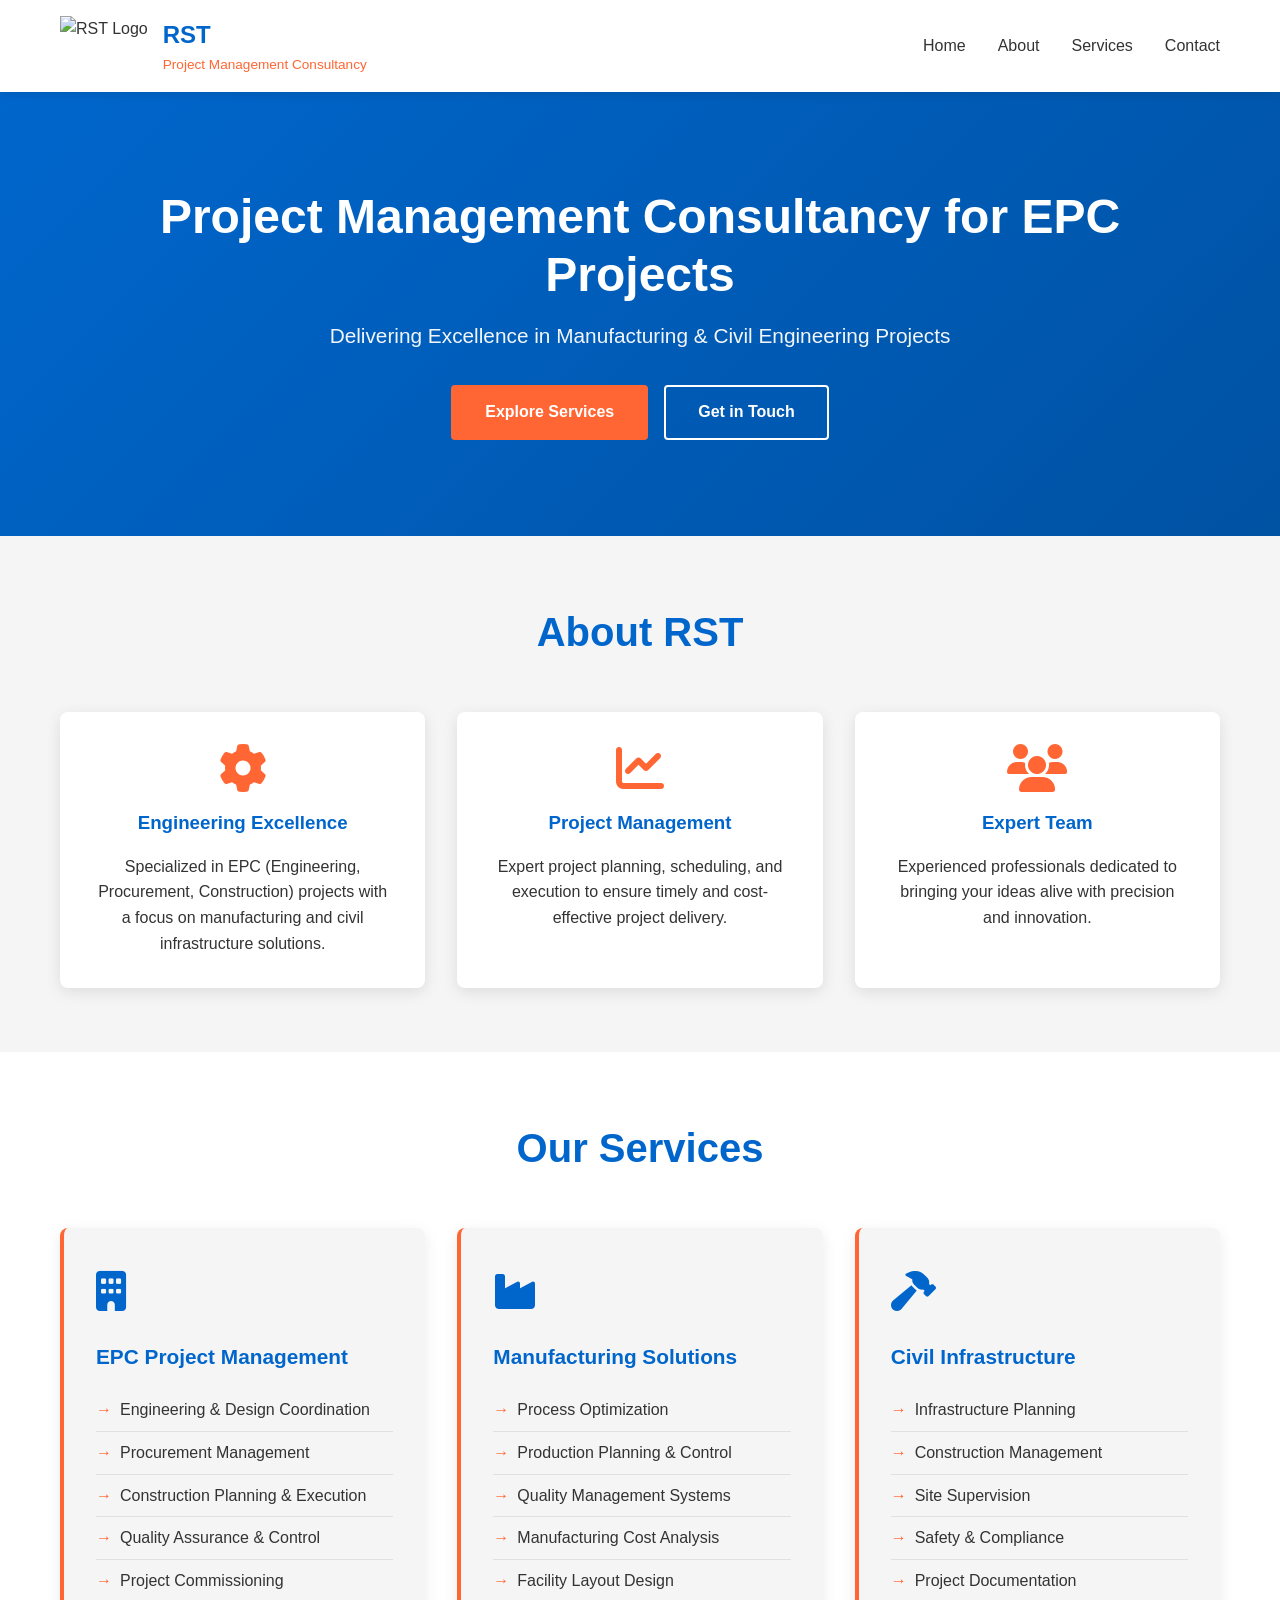
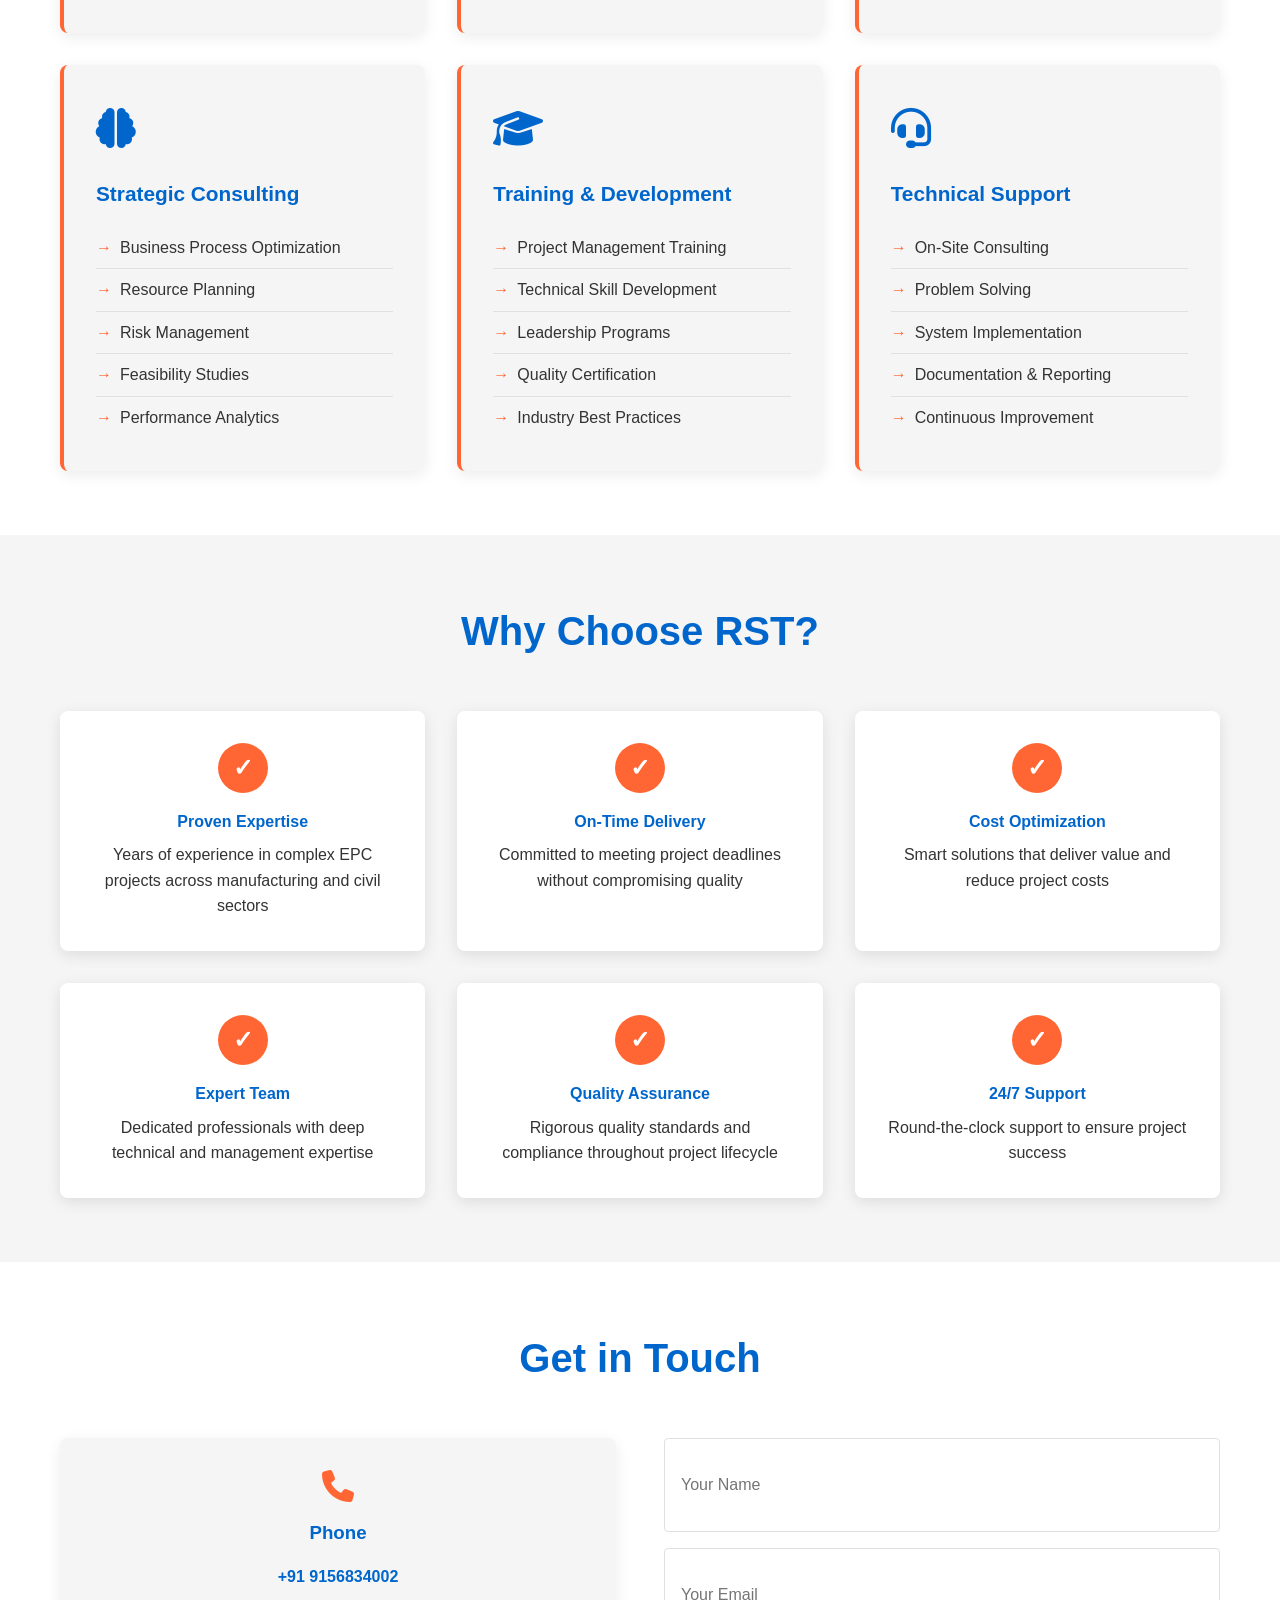
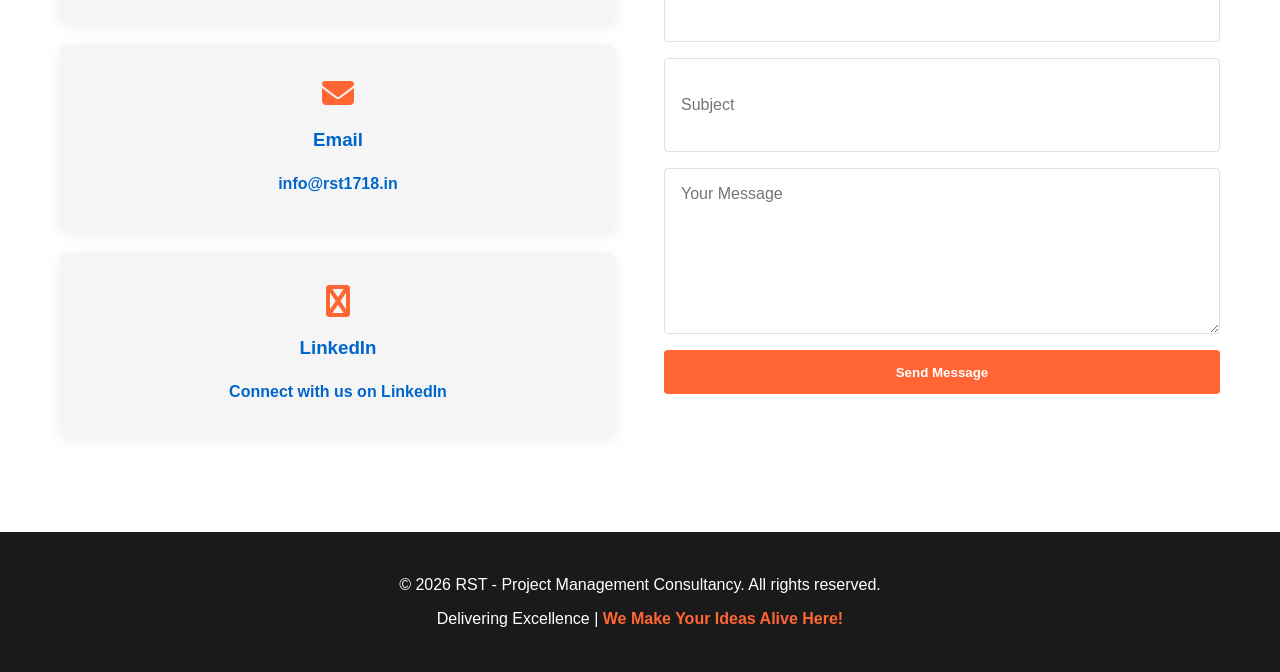
==== index.html @ cca22cd3 "Initial RST website - Professional EPC Project Management Consultancy site" ====
<!DOCTYPE html>
<html lang="en">
<head>
    <meta charset="UTF-8">
    <meta name="viewport" content="width=device-width, initial-scale=1.0">
    <title>RST - Project Management Consultancy | EPC Solutions</title>
    <link rel="stylesheet" href="css/style.css">
    <link rel="stylesheet" href="https://cdnjs.cloudflare.com/ajax/libs/font-awesome/6.4.0/css/all.min.css">
</head>
<body>
    <!-- Navigation Header -->
    <header class="navbar">
        <div class="container">
            <div class="nav-wrapper">
                <div class="logo">
                    <img src="images/rst-logo.png" alt="RST Logo" class="logo-img">
                    <div class="company-info">
                        <h2>RST</h2>
                        <p>Project Management Consultancy</p>
                    </div>
                </div>
                <nav class="nav-menu">
                    <a href="#home">Home</a>
                    <a href="#about">About</a>
                    <a href="#services">Services</a>
                    <a href="#contact">Contact</a>
                </nav>
                <button class="menu-toggle" onclick="toggleMenu()">☰</button>
            </div>
        </div>
    </header>

    <!-- Hero Section -->
    <section id="home" class="hero">
        <div class="container">
            <div class="hero-content">
                <h1>Project Management Consultancy for EPC Projects</h1>
                <p>Delivering Excellence in Manufacturing & Civil Engineering Projects</p>
                <div class="hero-buttons">
                    <a href="#services" class="btn btn-primary">Explore Services</a>
                    <a href="#contact" class="btn btn-secondary">Get in Touch</a>
                </div>
            </div>
        </div>
    </section>

    <!-- About Section -->
    <section id="about" class="about">
        <div class="container">
            <h2>About RST</h2>
            <div class="about-grid">
                <div class="about-card">
                    <i class="fas fa-cog"></i>
                    <h3>Engineering Excellence</h3>
                    <p>Specialized in EPC (Engineering, Procurement, Construction) projects with a focus on manufacturing and civil infrastructure solutions.</p>
                </div>
                <div class="about-card">
                    <i class="fas fa-chart-line"></i>
                    <h3>Project Management</h3>
                    <p>Expert project planning, scheduling, and execution to ensure timely and cost-effective project delivery.</p>
                </div>
                <div class="about-card">
                    <i class="fas fa-users"></i>
                    <h3>Expert Team</h3>
                    <p>Experienced professionals dedicated to bringing your ideas alive with precision and innovation.</p>
                </div>
            </div>
        </div>
    </section>

    <!-- Services Section -->
    <section id="services" class="services">
        <div class="container">
            <h2>Our Services</h2>
            <div class="services-grid">
                <!-- EPC Services -->
                <div class="service-card">
                    <div class="service-icon">
                        <i class="fas fa-building"></i>
                    </div>
                    <h3>EPC Project Management</h3>
                    <ul>
                        <li>Engineering & Design Coordination</li>
                        <li>Procurement Management</li>
                        <li>Construction Planning & Execution</li>
                        <li>Quality Assurance & Control</li>
                        <li>Project Commissioning</li>
                    </ul>
                </div>

                <!-- Manufacturing Services -->
                <div class="service-card">
                    <div class="service-icon">
                        <i class="fas fa-industry"></i>
                    </div>
                    <h3>Manufacturing Solutions</h3>
                    <ul>
                        <li>Process Optimization</li>
                        <li>Production Planning & Control</li>
                        <li>Quality Management Systems</li>
                        <li>Manufacturing Cost Analysis</li>
                        <li>Facility Layout Design</li>
                    </ul>
                </div>

                <!-- Civil Services -->
                <div class="service-card">
                    <div class="service-icon">
                        <i class="fas fa-hammer"></i>
                    </div>
                    <h3>Civil Infrastructure</h3>
                    <ul>
                        <li>Infrastructure Planning</li>
                        <li>Construction Management</li>
                        <li>Site Supervision</li>
                        <li>Safety & Compliance</li>
                        <li>Project Documentation</li>
                    </ul>
                </div>

                <!-- Consulting Services -->
                <div class="service-card">
                    <div class="service-icon">
                        <i class="fas fa-brain"></i>
                    </div>
                    <h3>Strategic Consulting</h3>
                    <ul>
                        <li>Business Process Optimization</li>
                        <li>Resource Planning</li>
                        <li>Risk Management</li>
                        <li>Feasibility Studies</li>
                        <li>Performance Analytics</li>
                    </ul>
                </div>

                <!-- Training Services -->
                <div class="service-card">
                    <div class="service-icon">
                        <i class="fas fa-graduation-cap"></i>
                    </div>
                    <h3>Training & Development</h3>
                    <ul>
                        <li>Project Management Training</li>
                        <li>Technical Skill Development</li>
                        <li>Leadership Programs</li>
                        <li>Quality Certification</li>
                        <li>Industry Best Practices</li>
                    </ul>
                </div>

                <!-- Support Services -->
                <div class="service-card">
                    <div class="service-icon">
                        <i class="fas fa-headset"></i>
                    </div>
                    <h3>Technical Support</h3>
                    <ul>
                        <li>On-Site Consulting</li>
                        <li>Problem Solving</li>
                        <li>System Implementation</li>
                        <li>Documentation & Reporting</li>
                        <li>Continuous Improvement</li>
                    </ul>
                </div>
            </div>
        </div>
    </section>

    <!-- Why Choose Us -->
    <section class="why-choose">
        <div class="container">
            <h2>Why Choose RST?</h2>
            <div class="features-grid">
                <div class="feature">
                    <span class="feature-number">✓</span>
                    <h4>Proven Expertise</h4>
                    <p>Years of experience in complex EPC projects across manufacturing and civil sectors</p>
                </div>
                <div class="feature">
                    <span class="feature-number">✓</span>
                    <h4>On-Time Delivery</h4>
                    <p>Committed to meeting project deadlines without compromising quality</p>
                </div>
                <div class="feature">
                    <span class="feature-number">✓</span>
                    <h4>Cost Optimization</h4>
                    <p>Smart solutions that deliver value and reduce project costs</p>
                </div>
                <div class="feature">
                    <span class="feature-number">✓</span>
                    <h4>Expert Team</h4>
                    <p>Dedicated professionals with deep technical and management expertise</p>
                </div>
                <div class="feature">
                    <span class="feature-number">✓</span>
                    <h4>Quality Assurance</h4>
                    <p>Rigorous quality standards and compliance throughout project lifecycle</p>
                </div>
                <div class="feature">
                    <span class="feature-number">✓</span>
                    <h4>24/7 Support</h4>
                    <p>Round-the-clock support to ensure project success</p>
                </div>
            </div>
        </div>
    </section>

    <!-- Contact Section -->
    <section id="contact" class="contact">
        <div class="container">
            <h2>Get in Touch</h2>
            <div class="contact-content">
                <div class="contact-info">
                    <div class="info-card">
                        <i class="fas fa-phone"></i>
                        <h3>Phone</h3>
                        <p><a href="tel:+919156834002">+91 9156834002</a></p>
                    </div>
                    <div class="info-card">
                        <i class="fas fa-envelope"></i>
                        <h3>Email</h3>
                        <p><a href="mailto:info@rst1718.in">info@rst1718.in</a></p>
                    </div>
                    <div class="info-card">
                        <i class="fas fa-linkedin"></i>
                        <h3>LinkedIn</h3>
                        <p><a href="https://www.linkedin.com/company/renuka-services-and-technology" target="_blank">Connect with us on LinkedIn</a></p>
                    </div>
                </div>
                <form class="contact-form" onsubmit="handleSubmit(event)">
                    <input type="text" placeholder="Your Name" required>
                    <input type="email" placeholder="Your Email" required>
                    <input type="text" placeholder="Subject" required>
                    <textarea placeholder="Your Message" rows="5" required></textarea>
                    <button type="submit" class="btn btn-primary">Send Message</button>
                </form>
            </div>
        </div>
    </section>

    <!-- Footer -->
    <footer>
        <div class="container">
            <p>&copy; 2026 RST - Project Management Consultancy. All rights reserved.</p>
            <p>Delivering Excellence | <span class="tagline">We Make Your Ideas Alive Here!</span></p>
        </div>
    </footer>

    <script src="js/script.js"></script>
</body>
</html>
---- css/style.css ----
:root {
    --primary: #0066cc;
    --secondary: #ff6633;
    --dark: #1a1a1a;
    --light: #f5f5f5;
    --white: #ffffff;
    --text: #333333;
    --border: #e0e0e0;
}

* {
    margin: 0;
    padding: 0;
    box-sizing: border-box;
}

body {
    font-family: 'Segoe UI', Tahoma, Geneva, Verdana, sans-serif;
    line-height: 1.6;
    color: var(--text);
    background-color: var(--white);
}

.container {
    max-width: 1200px;
    margin: 0 auto;
    padding: 0 20px;
}

a {
    text-decoration: none;
    color: inherit;
    transition: all 0.3s ease;
}

/* Navigation Header */
.navbar {
    background-color: var(--white);
    box-shadow: 0 2px 10px rgba(0, 0, 0, 0.1);
    position: sticky;
    top: 0;
    z-index: 100;
}

.nav-wrapper {
    display: flex;
    justify-content: space-between;
    align-items: center;
    padding: 1rem 0;
}

.logo {
    display: flex;
    align-items: center;
    gap: 15px;
    cursor: pointer;
}

.logo-img {
    height: 60px;
    width: auto;
}

.company-info h2 {
    color: var(--primary);
    font-size: 1.5rem;
    margin: 0;
}

.company-info p {
    color: var(--secondary);
    font-size: 0.85rem;
    margin: 0;
}

.nav-menu {
    display: flex;
    gap: 2rem;
}

.nav-menu a {
    color: var(--text);
    font-weight: 500;
    transition: color 0.3s ease;
}

.nav-menu a:hover {
    color: var(--primary);
}

.menu-toggle {
    display: none;
    background: none;
    border: none;
    font-size: 1.5rem;
    cursor: pointer;
}

/* Hero Section */
.hero {
    background: linear-gradient(135deg, var(--primary) 0%, #0052a3 100%);
    color: var(--white);
    padding: 6rem 0;
    text-align: center;
}

.hero-content h1 {
    font-size: 3rem;
    margin-bottom: 1rem;
    line-height: 1.2;
}

.hero-content p {
    font-size: 1.3rem;
    margin-bottom: 2rem;
    opacity: 0.95;
}

.hero-buttons {
    display: flex;
    gap: 1rem;
    justify-content: center;
    flex-wrap: wrap;
}

/* Buttons */
.btn {
    padding: 0.8rem 2rem;
    border-radius: 4px;
    font-weight: 600;
    cursor: pointer;
    transition: all 0.3s ease;
    border: 2px solid transparent;
}

.btn-primary {
    background-color: var(--secondary);
    color: var(--white);
}

.btn-primary:hover {
    background-color: #e55a1f;
    transform: translateY(-2px);
}

.btn-secondary {
    background-color: transparent;
    color: var(--white);
    border-color: var(--white);
}

.btn-secondary:hover {
    background-color: var(--white);
    color: var(--primary);
}

/* About Section */
.about {
    padding: 4rem 0;
    background-color: var(--light);
}

.about h2 {
    text-align: center;
    font-size: 2.5rem;
    color: var(--primary);
    margin-bottom: 3rem;
}

.about-grid {
    display: grid;
    grid-template-columns: repeat(auto-fit, minmax(300px, 1fr));
    gap: 2rem;
}

.about-card {
    background-color: var(--white);
    padding: 2rem;
    border-radius: 8px;
    text-align: center;
    box-shadow: 0 4px 15px rgba(0, 0, 0, 0.1);
    transition: transform 0.3s ease;
}

.about-card:hover {
    transform: translateY(-5px);
}

.about-card i {
    font-size: 3rem;
    color: var(--secondary);
    margin-bottom: 1rem;
}

.about-card h3 {
    color: var(--primary);
    margin-bottom: 1rem;
}

/* Services Section */
.services {
    padding: 4rem 0;
    background-color: var(--white);
}

.services h2 {
    text-align: center;
    font-size: 2.5rem;
    color: var(--primary);
    margin-bottom: 3rem;
}

.services-grid {
    display: grid;
    grid-template-columns: repeat(auto-fit, minmax(320px, 1fr));
    gap: 2rem;
}

.service-card {
    background-color: var(--light);
    padding: 2rem;
    border-radius: 8px;
    border-left: 4px solid var(--secondary);
    transition: all 0.3s ease;
    box-shadow: 0 4px 15px rgba(0, 0, 0, 0.08);
}

.service-card:hover {
    transform: translateY(-5px);
    box-shadow: 0 8px 25px rgba(0, 0, 0, 0.15);
}

.service-icon {
    font-size: 2.5rem;
    color: var(--primary);
    margin-bottom: 1rem;
}

.service-card h3 {
    color: var(--primary);
    margin-bottom: 1rem;
    font-size: 1.3rem;
}

.service-card ul {
    list-style: none;
    padding: 0;
}

.service-card li {
    padding: 0.5rem 0;
    color: var(--text);
    border-bottom: 1px solid var(--border);
    position: relative;
    padding-left: 1.5rem;
}

.service-card li::before {
    content: '→';
    position: absolute;
    left: 0;
    color: var(--secondary);
    font-weight: bold;
}

.service-card li:last-child {
    border-bottom: none;
}

/* Why Choose Us */
.why-choose {
    padding: 4rem 0;
    background-color: var(--light);
}

.why-choose h2 {
    text-align: center;
    font-size: 2.5rem;
    color: var(--primary);
    margin-bottom: 3rem;
}

.features-grid {
    display: grid;
    grid-template-columns: repeat(auto-fit, minmax(300px, 1fr));
    gap: 2rem;
}

.feature {
    background-color: var(--white);
    padding: 2rem;
    border-radius: 8px;
    text-align: center;
    box-shadow: 0 4px 15px rgba(0, 0, 0, 0.1);
}

.feature-number {
    display: inline-block;
    width: 50px;
    height: 50px;
    background-color: var(--secondary);
    color: var(--white);
    border-radius: 50%;
    line-height: 50px;
    font-size: 1.5rem;
    font-weight: bold;
    margin-bottom: 1rem;
}

.feature h4 {
    color: var(--primary);
    margin-bottom: 0.5rem;
}

/* Contact Section */
.contact {
    padding: 4rem 0;
    background-color: var(--white);
}

.contact h2 {
    text-align: center;
    font-size: 2.5rem;
    color: var(--primary);
    margin-bottom: 3rem;
}

.contact-content {
    display: grid;
    grid-template-columns: 1fr 1fr;
    gap: 3rem;
}

.contact-info {
    display: grid;
    grid-template-columns: 1fr;
    gap: 1.5rem;
}

.info-card {
    background-color: var(--light);
    padding: 2rem;
    border-radius: 8px;
    text-align: center;
    box-shadow: 0 4px 15px rgba(0, 0, 0, 0.08);
}

.info-card i {
    font-size: 2rem;
    color: var(--secondary);
    margin-bottom: 1rem;
}

.info-card h3 {
    color: var(--primary);
    margin-bottom: 1rem;
}

.info-card a {
    color: var(--primary);
    font-weight: 600;
}

.info-card a:hover {
    color: var(--secondary);
}

.contact-form {
    display: grid;
    gap: 1rem;
}

.contact-form input,
.contact-form textarea {
    padding: 1rem;
    border: 1px solid var(--border);
    border-radius: 4px;
    font-family: inherit;
    font-size: 1rem;
}

.contact-form input:focus,
.contact-form textarea:focus {
    outline: none;
    border-color: var(--primary);
    box-shadow: 0 0 0 3px rgba(0, 102, 204, 0.1);
}

.contact-form button {
    align-self: flex-start;
}

/* Footer */
footer {
    background-color: var(--dark);
    color: var(--white);
    text-align: center;
    padding: 2rem 0;
    margin-top: 2rem;
}

footer p {
    margin: 0.5rem 0;
}

.tagline {
    color: var(--secondary);
    font-weight: 600;
}

/* Responsive Design */
@media (max-width: 768px) {
    .nav-menu {
        display: none;
    }

    .menu-toggle {
        display: block;
    }

    .hero-content h1 {
        font-size: 2rem;
    }

    .hero-content p {
        font-size: 1.1rem;
    }

    .hero-buttons {
        flex-direction: column;
    }

    .about h2,
    .services h2,
    .why-choose h2,
    .contact h2 {
        font-size: 2rem;
    }

    .contact-content {
        grid-template-columns: 1fr;
    }

    .services-grid,
    .about-grid,
    .features-grid,
    .contact-info {
        grid-template-columns: 1fr;
    }

    .logo-img {
        height: 45px;
    }

    .company-info h2 {
        font-size: 1.2rem;
    }

    .nav-wrapper {
        padding: 0.8rem 0;
    }
}

/* Print Styles */
@media print {
    .navbar,
    footer {
        display: none;
    }
}
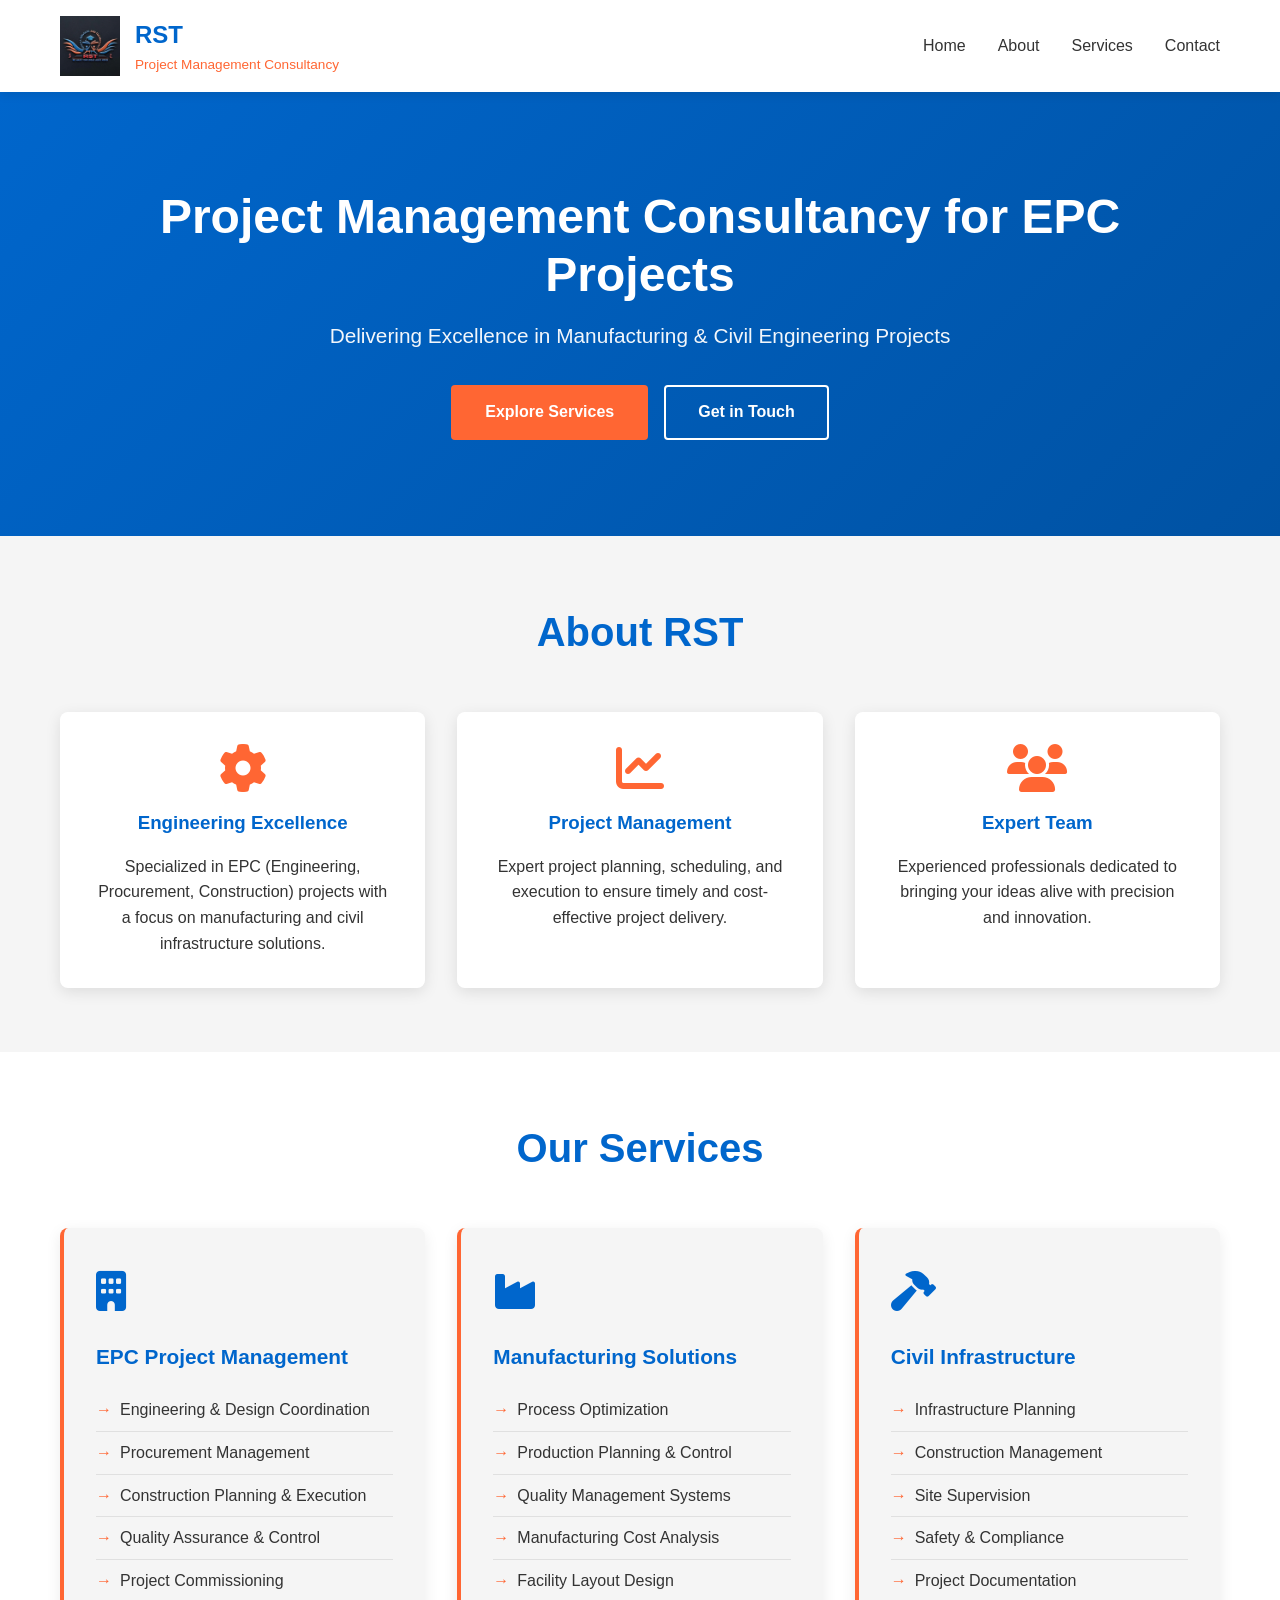
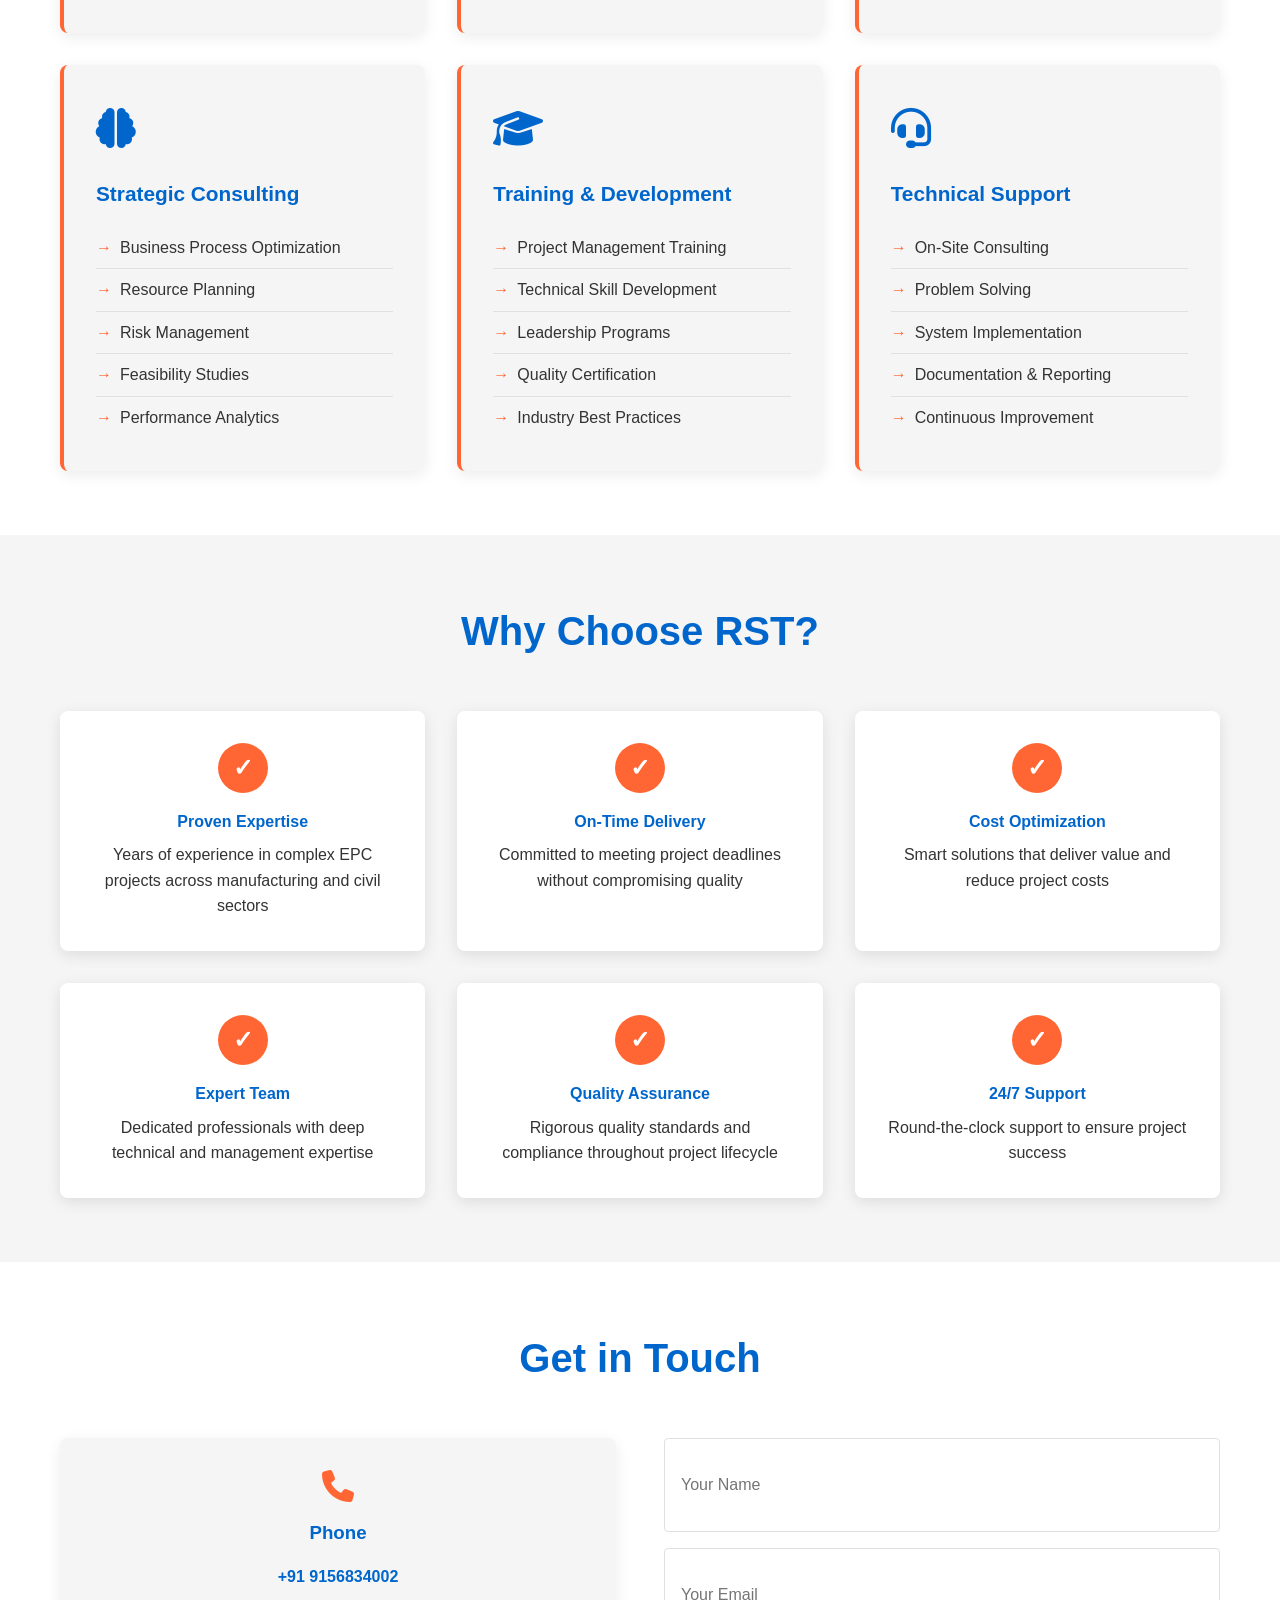
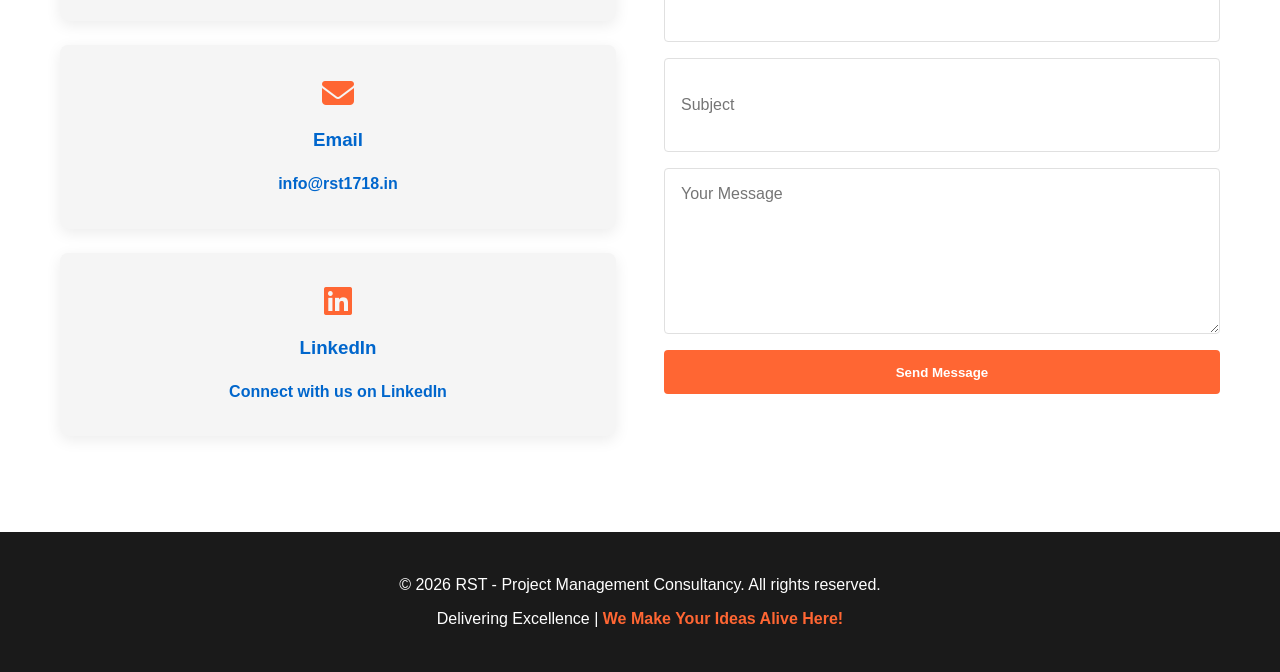
==== commit 1364fc9d: "Use company logo in header" ====
--- a/index.html
+++ b/index.html
@@ -13,7 +13,7 @@
         <div class="container">
             <div class="nav-wrapper">
                 <div class="logo">
-                    <img src="images/rst-logo.png" alt="RST Logo" class="logo-img">
+                    <img src="images/rst-logo.webp" alt="RST Logo" class="logo-img">
                     <div class="company-info">
                         <h2>RST</h2>
                         <p>Project Management Consultancy</p>
@@ -222,7 +222,7 @@
                         <p><a href="mailto:info@rst1718.in">info@rst1718.in</a></p>
                     </div>
                     <div class="info-card">
-                        <i class="fas fa-linkedin"></i>
+                        <i class="fab fa-linkedin"></i>
                         <h3>LinkedIn</h3>
                         <p><a href="https://www.linkedin.com/company/renuka-services-and-technology" target="_blank">Connect with us on LinkedIn</a></p>
                     </div>
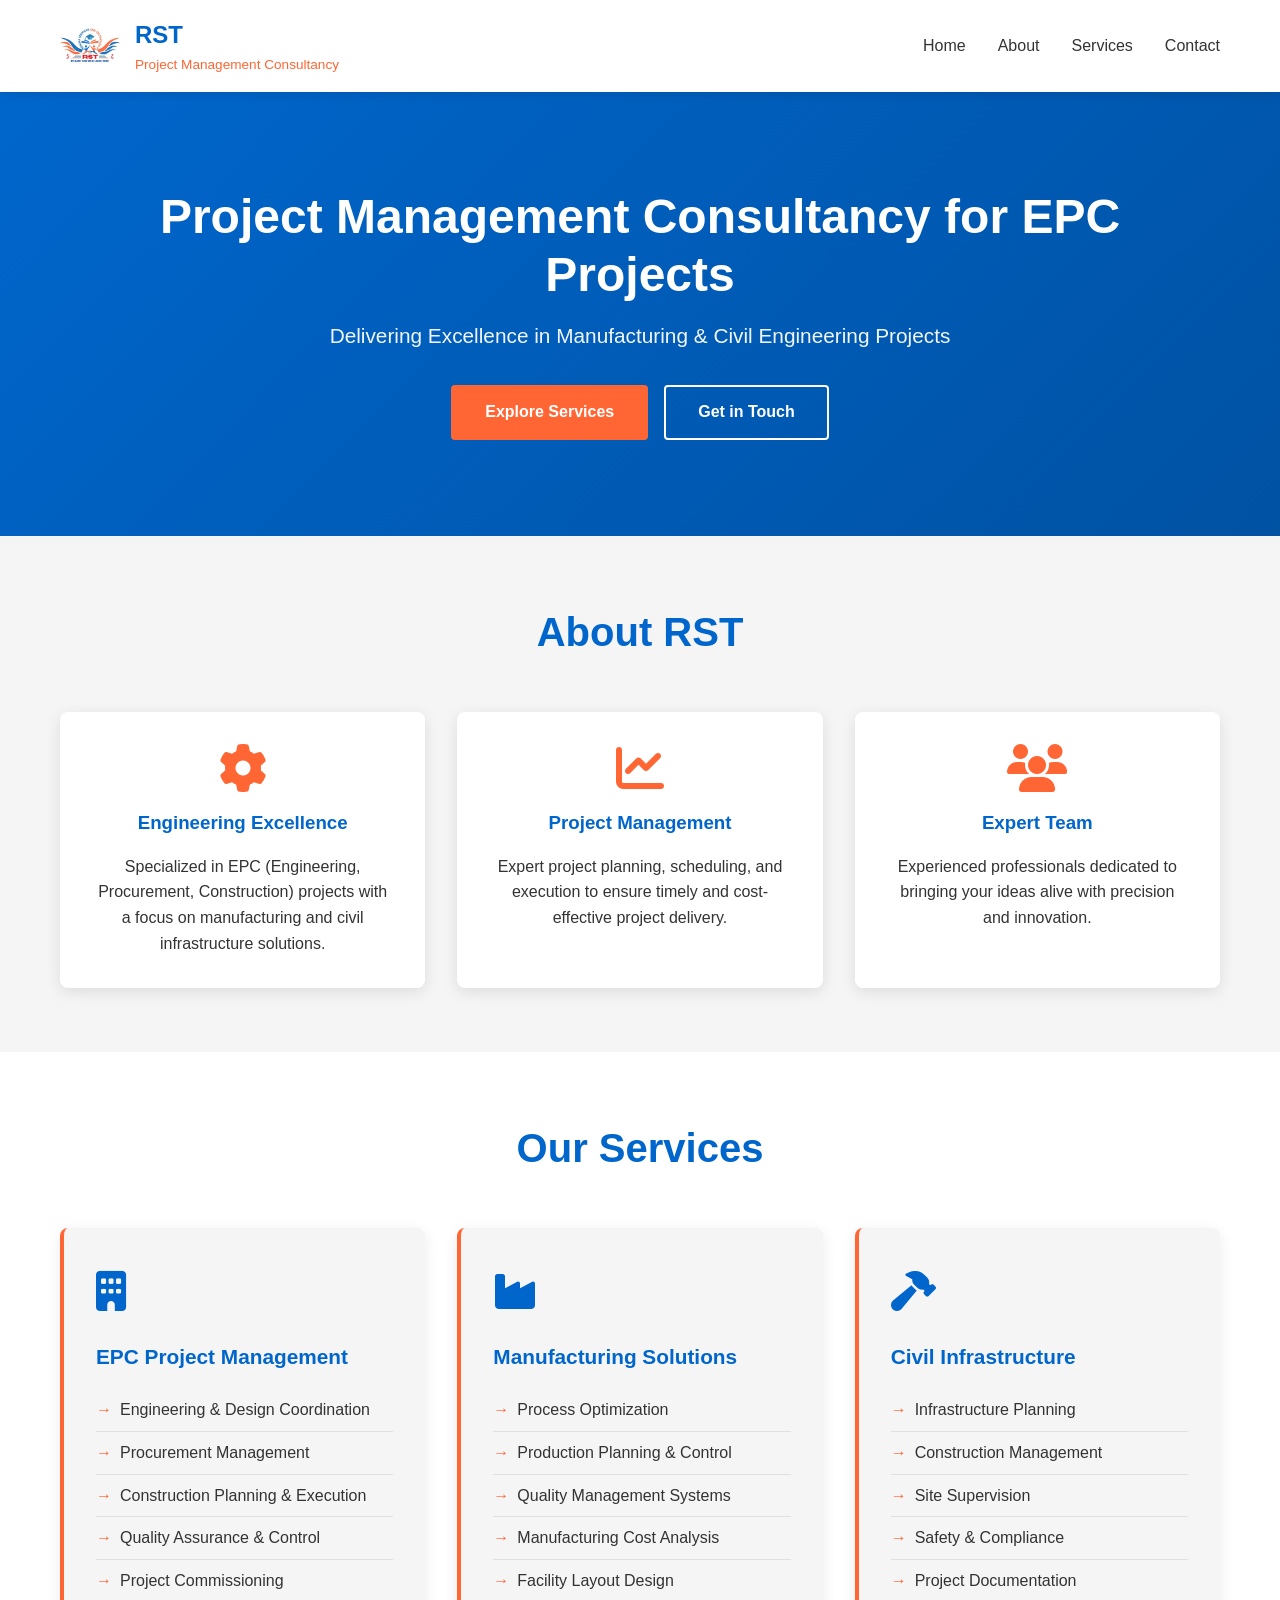
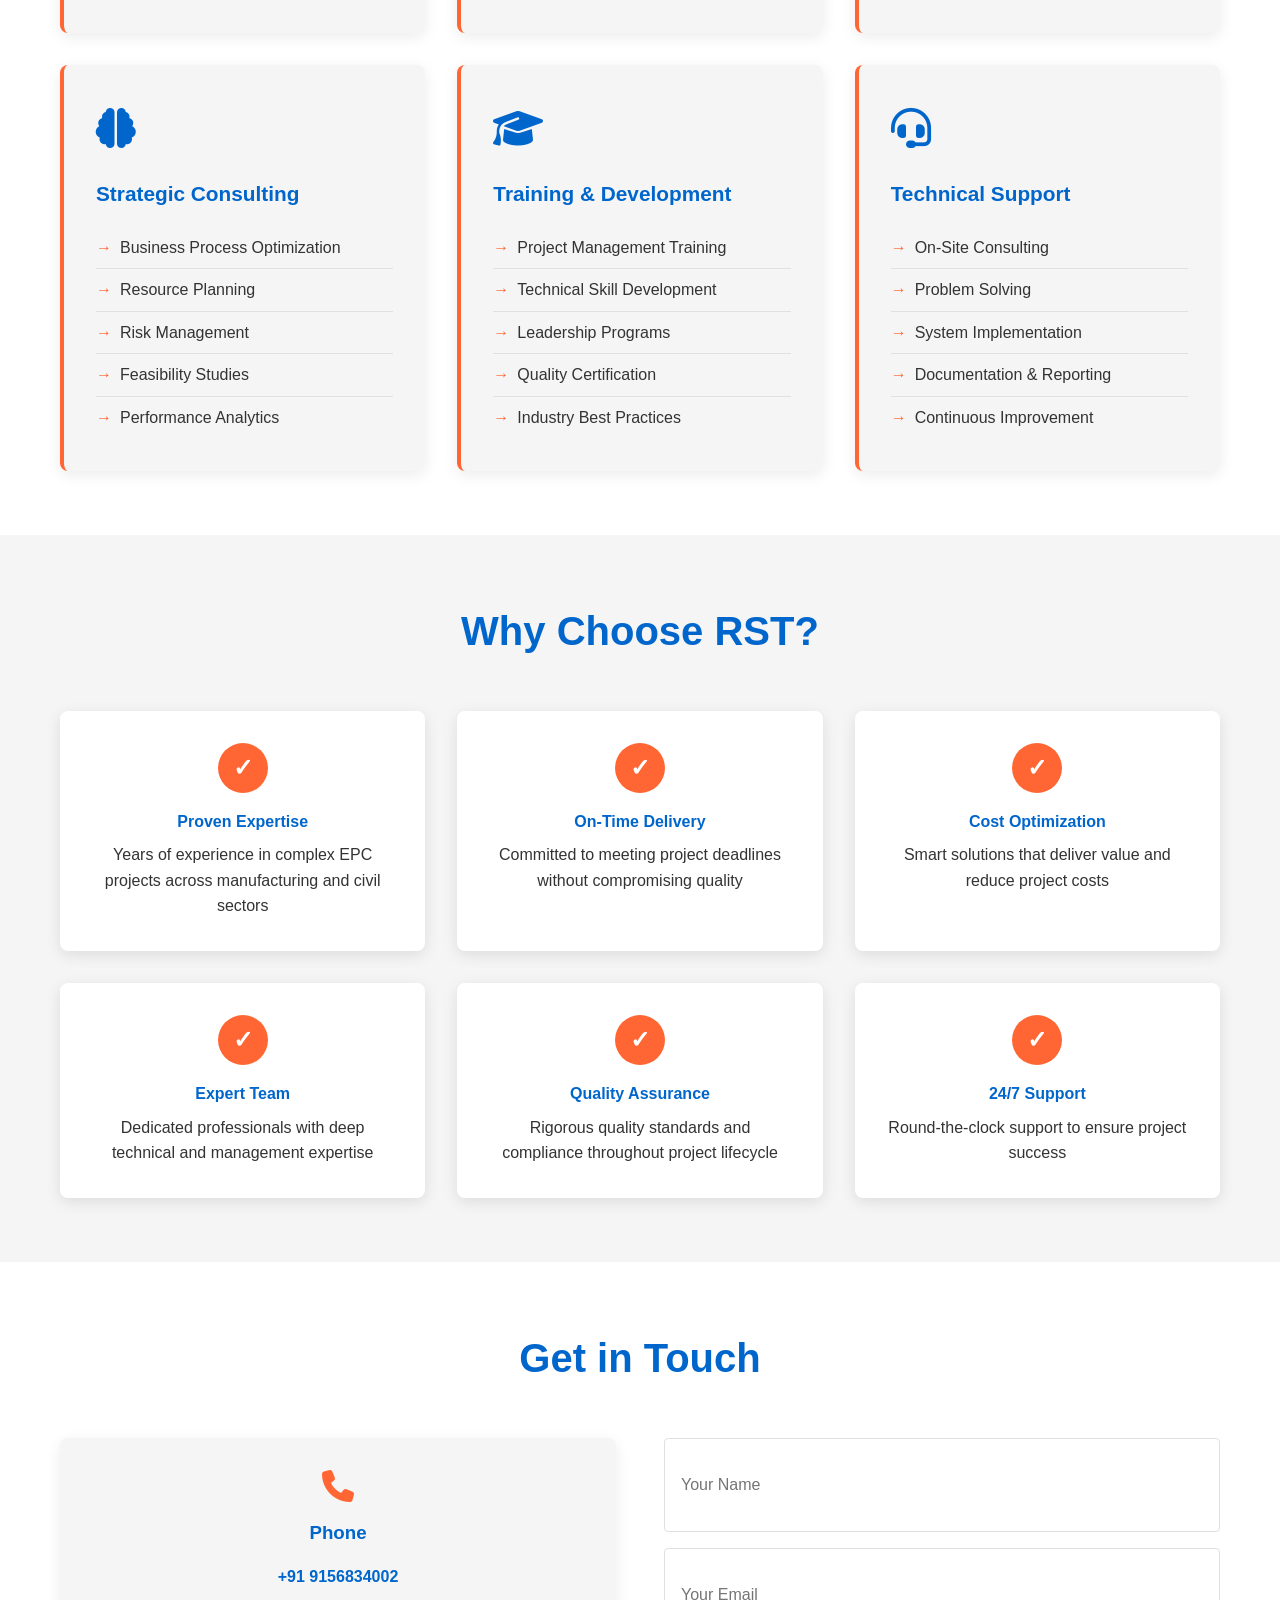
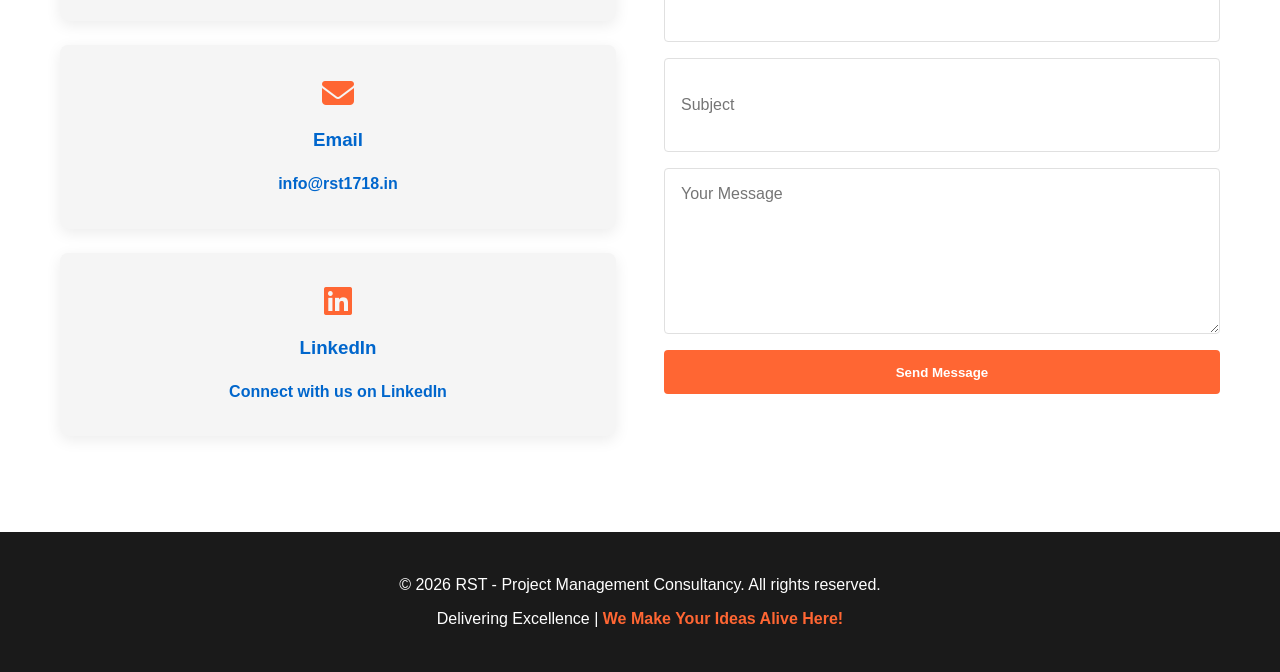
==== commit 88dcb87c: "Update header logo to new white-background version" ====
--- a/index.html
+++ b/index.html
@@ -13,7 +13,7 @@
         <div class="container">
             <div class="nav-wrapper">
                 <div class="logo">
-                    <img src="images/rst-logo.webp" alt="RST Logo" class="logo-img">
+                    <img src="images/rst-logo.png" alt="RST Logo" class="logo-img">
                     <div class="company-info">
                         <h2>RST</h2>
                         <p>Project Management Consultancy</p>
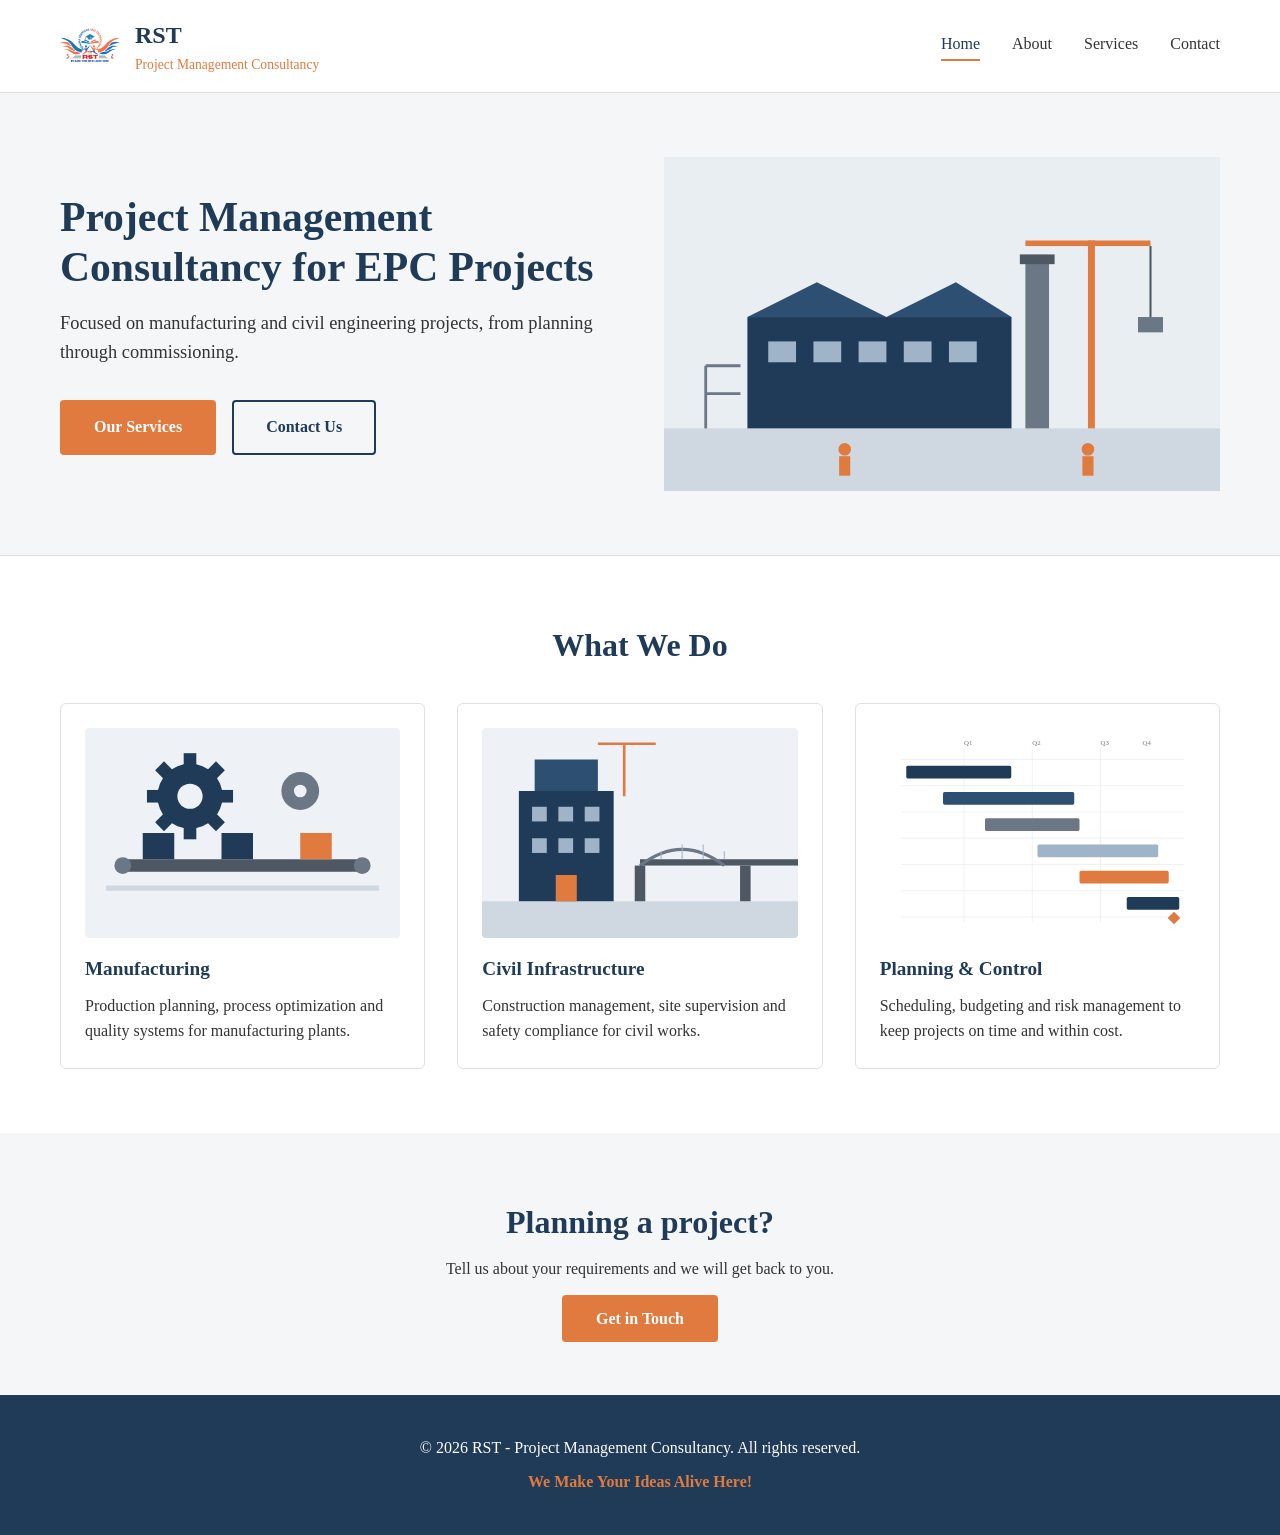
==== commit 8fb3fabb: "Split into separate pages (Home, About, Services, Contact) with illustrations and muted styling" ====
--- a/index.html
+++ b/index.html
@@ -4,245 +4,85 @@
     <meta charset="UTF-8">
     <meta name="viewport" content="width=device-width, initial-scale=1.0">
     <title>RST - Project Management Consultancy | EPC Solutions</title>
+    <meta name="description" content="RST provides project management consultancy for EPC projects in manufacturing and civil engineering.">
     <link rel="stylesheet" href="css/style.css">
     <link rel="stylesheet" href="https://cdnjs.cloudflare.com/ajax/libs/font-awesome/6.4.0/css/all.min.css">
 </head>
 <body>
-    <!-- Navigation Header -->
     <header class="navbar">
         <div class="container">
             <div class="nav-wrapper">
-                <div class="logo">
+                <a href="index.html" class="logo">
                     <img src="images/rst-logo.png" alt="RST Logo" class="logo-img">
                     <div class="company-info">
                         <h2>RST</h2>
                         <p>Project Management Consultancy</p>
                     </div>
-                </div>
+                </a>
                 <nav class="nav-menu">
-                    <a href="#home">Home</a>
-                    <a href="#about">About</a>
-                    <a href="#services">Services</a>
-                    <a href="#contact">Contact</a>
+                    <a href="index.html" class="active">Home</a>
+                    <a href="about.html">About</a>
+                    <a href="services.html">Services</a>
+                    <a href="contact.html">Contact</a>
                 </nav>
-                <button class="menu-toggle" onclick="toggleMenu()">☰</button>
+                <button class="menu-toggle" onclick="toggleMenu()" aria-label="Menu">☰</button>
             </div>
         </div>
     </header>
 
-    <!-- Hero Section -->
-    <section id="home" class="hero">
-        <div class="container">
-            <div class="hero-content">
-                <h1>Project Management Consultancy for EPC Projects</h1>
-                <p>Delivering Excellence in Manufacturing & Civil Engineering Projects</p>
-                <div class="hero-buttons">
-                    <a href="#services" class="btn btn-primary">Explore Services</a>
-                    <a href="#contact" class="btn btn-secondary">Get in Touch</a>
+    <main>
+        <section class="hero-split">
+            <div class="container hero-split-inner">
+                <div class="hero-text">
+                    <h1>Project Management Consultancy for EPC Projects</h1>
+                    <p>Focused on manufacturing and civil engineering projects, from planning through commissioning.</p>
+                    <div class="hero-buttons">
+                        <a href="services.html" class="btn btn-primary">Our Services</a>
+                        <a href="contact.html" class="btn btn-outline">Contact Us</a>
+                    </div>
+                </div>
+                <div class="hero-image">
+                    <img src="images/hero-epc.svg" alt="Industrial facility under construction">
                 </div>
             </div>
-        </div>
-    </section>
+        </section>
 
-    <!-- About Section -->
-    <section id="about" class="about">
-        <div class="container">
-            <h2>About RST</h2>
-            <div class="about-grid">
-                <div class="about-card">
-                    <i class="fas fa-cog"></i>
-                    <h3>Engineering Excellence</h3>
-                    <p>Specialized in EPC (Engineering, Procurement, Construction) projects with a focus on manufacturing and civil infrastructure solutions.</p>
-                </div>
-                <div class="about-card">
-                    <i class="fas fa-chart-line"></i>
-                    <h3>Project Management</h3>
-                    <p>Expert project planning, scheduling, and execution to ensure timely and cost-effective project delivery.</p>
-                </div>
-                <div class="about-card">
-                    <i class="fas fa-users"></i>
-                    <h3>Expert Team</h3>
-                    <p>Experienced professionals dedicated to bringing your ideas alive with precision and innovation.</p>
+        <section class="section">
+            <div class="container">
+                <h2 class="section-heading">What We Do</h2>
+                <div class="card-grid">
+                    <a href="services.html" class="card">
+                        <img src="images/manufacturing.svg" alt="Production line" class="card-img">
+                        <h3>Manufacturing</h3>
+                        <p>Production planning, process optimization and quality systems for manufacturing plants.</p>
+                    </a>
+                    <a href="services.html" class="card">
+                        <img src="images/civil.svg" alt="Civil infrastructure" class="card-img">
+                        <h3>Civil Infrastructure</h3>
+                        <p>Construction management, site supervision and safety compliance for civil works.</p>
+                    </a>
+                    <a href="services.html" class="card">
+                        <img src="images/project-planning.svg" alt="Project schedule" class="card-img">
+                        <h3>Planning &amp; Control</h3>
+                        <p>Scheduling, budgeting and risk management to keep projects on time and within cost.</p>
+                    </a>
                 </div>
             </div>
-        </div>
-    </section>
+        </section>
 
-    <!-- Services Section -->
-    <section id="services" class="services">
-        <div class="container">
-            <h2>Our Services</h2>
-            <div class="services-grid">
-                <!-- EPC Services -->
-                <div class="service-card">
-                    <div class="service-icon">
-                        <i class="fas fa-building"></i>
-                    </div>
-                    <h3>EPC Project Management</h3>
-                    <ul>
-                        <li>Engineering & Design Coordination</li>
-                        <li>Procurement Management</li>
-                        <li>Construction Planning & Execution</li>
-                        <li>Quality Assurance & Control</li>
-                        <li>Project Commissioning</li>
-                    </ul>
-                </div>
+        <section class="section section-alt">
+            <div class="container cta">
+                <h2>Planning a project?</h2>
+                <p>Tell us about your requirements and we will get back to you.</p>
+                <a href="contact.html" class="btn btn-primary">Get in Touch</a>
+            </div>
+        </section>
+    </main>
 
-                <!-- Manufacturing Services -->
-                <div class="service-card">
-                    <div class="service-icon">
-                        <i class="fas fa-industry"></i>
-                    </div>
-                    <h3>Manufacturing Solutions</h3>
-                    <ul>
-                        <li>Process Optimization</li>
-                        <li>Production Planning & Control</li>
-                        <li>Quality Management Systems</li>
-                        <li>Manufacturing Cost Analysis</li>
-                        <li>Facility Layout Design</li>
-                    </ul>
-                </div>
-
-                <!-- Civil Services -->
-                <div class="service-card">
-                    <div class="service-icon">
-                        <i class="fas fa-hammer"></i>
-                    </div>
-                    <h3>Civil Infrastructure</h3>
-                    <ul>
-                        <li>Infrastructure Planning</li>
-                        <li>Construction Management</li>
-                        <li>Site Supervision</li>
-                        <li>Safety & Compliance</li>
-                        <li>Project Documentation</li>
-                    </ul>
-                </div>
-
-                <!-- Consulting Services -->
-                <div class="service-card">
-                    <div class="service-icon">
-                        <i class="fas fa-brain"></i>
-                    </div>
-                    <h3>Strategic Consulting</h3>
-                    <ul>
-                        <li>Business Process Optimization</li>
-                        <li>Resource Planning</li>
-                        <li>Risk Management</li>
-                        <li>Feasibility Studies</li>
-                        <li>Performance Analytics</li>
-                    </ul>
-                </div>
-
-                <!-- Training Services -->
-                <div class="service-card">
-                    <div class="service-icon">
-                        <i class="fas fa-graduation-cap"></i>
-                    </div>
-                    <h3>Training & Development</h3>
-                    <ul>
-                        <li>Project Management Training</li>
-                        <li>Technical Skill Development</li>
-                        <li>Leadership Programs</li>
-                        <li>Quality Certification</li>
-                        <li>Industry Best Practices</li>
-                    </ul>
-                </div>
-
-                <!-- Support Services -->
-                <div class="service-card">
-                    <div class="service-icon">
-                        <i class="fas fa-headset"></i>
-                    </div>
-                    <h3>Technical Support</h3>
-                    <ul>
-                        <li>On-Site Consulting</li>
-                        <li>Problem Solving</li>
-                        <li>System Implementation</li>
-                        <li>Documentation & Reporting</li>
-                        <li>Continuous Improvement</li>
-                    </ul>
-                </div>
-            </div>
-        </div>
-    </section>
-
-    <!-- Why Choose Us -->
-    <section class="why-choose">
-        <div class="container">
-            <h2>Why Choose RST?</h2>
-            <div class="features-grid">
-                <div class="feature">
-                    <span class="feature-number">✓</span>
-                    <h4>Proven Expertise</h4>
-                    <p>Years of experience in complex EPC projects across manufacturing and civil sectors</p>
-                </div>
-                <div class="feature">
-                    <span class="feature-number">✓</span>
-                    <h4>On-Time Delivery</h4>
-                    <p>Committed to meeting project deadlines without compromising quality</p>
-                </div>
-                <div class="feature">
-                    <span class="feature-number">✓</span>
-                    <h4>Cost Optimization</h4>
-                    <p>Smart solutions that deliver value and reduce project costs</p>
-                </div>
-                <div class="feature">
-                    <span class="feature-number">✓</span>
-                    <h4>Expert Team</h4>
-                    <p>Dedicated professionals with deep technical and management expertise</p>
-                </div>
-                <div class="feature">
-                    <span class="feature-number">✓</span>
-                    <h4>Quality Assurance</h4>
-                    <p>Rigorous quality standards and compliance throughout project lifecycle</p>
-                </div>
-                <div class="feature">
-                    <span class="feature-number">✓</span>
-                    <h4>24/7 Support</h4>
-                    <p>Round-the-clock support to ensure project success</p>
-                </div>
-            </div>
-        </div>
-    </section>
-
-    <!-- Contact Section -->
-    <section id="contact" class="contact">
-        <div class="container">
-            <h2>Get in Touch</h2>
-            <div class="contact-content">
-                <div class="contact-info">
-                    <div class="info-card">
-                        <i class="fas fa-phone"></i>
-                        <h3>Phone</h3>
-                        <p><a href="tel:+919156834002">+91 9156834002</a></p>
-                    </div>
-                    <div class="info-card">
-                        <i class="fas fa-envelope"></i>
-                        <h3>Email</h3>
-                        <p><a href="mailto:info@rst1718.in">info@rst1718.in</a></p>
-                    </div>
-                    <div class="info-card">
-                        <i class="fab fa-linkedin"></i>
-                        <h3>LinkedIn</h3>
-                        <p><a href="https://www.linkedin.com/company/renuka-services-and-technology" target="_blank">Connect with us on LinkedIn</a></p>
-                    </div>
-                </div>
-                <form class="contact-form" onsubmit="handleSubmit(event)">
-                    <input type="text" placeholder="Your Name" required>
-                    <input type="email" placeholder="Your Email" required>
-                    <input type="text" placeholder="Subject" required>
-                    <textarea placeholder="Your Message" rows="5" required></textarea>
-                    <button type="submit" class="btn btn-primary">Send Message</button>
-                </form>
-            </div>
-        </div>
-    </section>
-
-    <!-- Footer -->
     <footer>
         <div class="container">
             <p>&copy; 2026 RST - Project Management Consultancy. All rights reserved.</p>
-            <p>Delivering Excellence | <span class="tagline">We Make Your Ideas Alive Here!</span></p>
+            <p><span class="tagline">We Make Your Ideas Alive Here!</span></p>
         </div>
     </footer>
 
--- a/css/style.css
+++ b/css/style.css
@@ -1,8 +1,8 @@
 :root {
-    --primary: #0066cc;
-    --secondary: #ff6633;
+    --primary: #1f3b57;
+    --secondary: #e07a3f;
     --dark: #1a1a1a;
-    --light: #f5f5f5;
+    --light: #f4f6f8;
     --white: #ffffff;
     --text: #333333;
     --border: #e0e0e0;
@@ -15,7 +15,7 @@
 }
 
 body {
-    font-family: 'Segoe UI', Tahoma, Geneva, Verdana, sans-serif;
+    font-family: Georgia, 'Times New Roman', Times, serif;
     line-height: 1.6;
     color: var(--text);
     background-color: var(--white);
@@ -461,6 +461,290 @@
     }
 }
 
+/* ===== Multi-page layout ===== */
+.nav-menu a.active {
+    color: var(--primary);
+    border-bottom: 2px solid var(--secondary);
+    padding-bottom: 2px;
+}
+
+.logo { text-decoration: none; }
+
+main { display: block; }
+
+.section {
+    padding: 4rem 0;
+    background-color: var(--white);
+}
+
+.section-alt {
+    background-color: var(--light);
+}
+
+.section-heading {
+    font-size: 2rem;
+    color: var(--primary);
+    margin-bottom: 2rem;
+    text-align: center;
+}
+
+.hero-split {
+    background-color: var(--light);
+    padding: 4rem 0;
+    border-bottom: 1px solid var(--border);
+}
+
+.hero-split-inner {
+    display: grid;
+    grid-template-columns: 1fr 1fr;
+    gap: 3rem;
+    align-items: center;
+}
+
+.hero-text h1 {
+    font-size: 2.6rem;
+    line-height: 1.2;
+    color: var(--primary);
+    margin-bottom: 1rem;
+}
+
+.hero-text p {
+    font-size: 1.15rem;
+    color: var(--text);
+    margin-bottom: 2rem;
+}
+
+.hero-image img {
+    width: 100%;
+    height: auto;
+    display: block;
+}
+
+.hero-buttons { justify-content: flex-start; }
+
+.btn-outline {
+    background: transparent;
+    color: var(--primary);
+    border: 2px solid var(--primary);
+}
+
+.btn-outline:hover {
+    background: var(--primary);
+    color: var(--white);
+}
+
+.btn-primary { background-color: var(--secondary); }
+.btn-primary:hover { background-color: #c96a33; }
+
+.page-header {
+    background-color: var(--primary);
+    color: var(--white);
+    padding: 3rem 0;
+}
+
+.page-header h1 {
+    font-size: 2.2rem;
+    margin-bottom: 0.5rem;
+}
+
+.page-header p {
+    opacity: 0.9;
+}
+
+.card-grid {
+    display: grid;
+    grid-template-columns: repeat(auto-fit, minmax(260px, 1fr));
+    gap: 2rem;
+}
+
+.card {
+    display: block;
+    background-color: var(--white);
+    border: 1px solid var(--border);
+    border-radius: 6px;
+    padding: 1.5rem;
+    color: var(--text);
+}
+
+a.card:hover {
+    border-color: var(--primary);
+    transform: none;
+    text-decoration: none;
+}
+
+.card-img {
+    width: 100%;
+    height: auto;
+    border-radius: 4px;
+    margin-bottom: 1rem;
+    display: block;
+}
+
+.card h3 {
+    color: var(--primary);
+    margin-bottom: 0.5rem;
+    font-size: 1.2rem;
+}
+
+.card-icon {
+    font-size: 2rem;
+    color: var(--secondary);
+    margin-bottom: 1rem;
+}
+
+.cta {
+    text-align: center;
+}
+
+.cta h2 {
+    color: var(--primary);
+    font-size: 2rem;
+    margin-bottom: 0.5rem;
+}
+
+.cta p {
+    margin-bottom: 1.5rem;
+}
+
+.split {
+    display: grid;
+    grid-template-columns: 1fr 1fr;
+    gap: 3rem;
+    align-items: center;
+}
+
+.split p {
+    margin-bottom: 1rem;
+}
+
+.split-image img {
+    width: 100%;
+    height: auto;
+    display: block;
+    border: 1px solid var(--border);
+    border-radius: 6px;
+}
+
+.check-list {
+    list-style: none;
+    padding: 0;
+    max-width: 800px;
+    margin: 0 auto;
+}
+
+.check-list li {
+    padding: 0.75rem 0 0.75rem 1.75rem;
+    border-bottom: 1px solid var(--border);
+    position: relative;
+}
+
+.check-list li::before {
+    content: '';
+    position: absolute;
+    left: 0;
+    top: 1.2rem;
+    width: 8px;
+    height: 8px;
+    background: var(--secondary);
+    border-radius: 50%;
+}
+
+.service-list {
+    display: grid;
+    gap: 2.5rem;
+}
+
+.service-row {
+    display: grid;
+    grid-template-columns: 280px 1fr;
+    gap: 2rem;
+    align-items: center;
+    padding-bottom: 2.5rem;
+    border-bottom: 1px solid var(--border);
+}
+
+.service-row:last-child { border-bottom: none; }
+
+.service-row h3 {
+    color: var(--primary);
+    font-size: 1.4rem;
+    margin-bottom: 0.75rem;
+}
+
+.service-row-image img {
+    width: 100%;
+    height: auto;
+    border-radius: 6px;
+    display: block;
+}
+
+.service-row-icon {
+    font-size: 4rem;
+    color: var(--primary);
+    display: block;
+    text-align: center;
+    width: 100%;
+    padding: 2rem 0;
+}
+
+.contact-layout {
+    display: grid;
+    grid-template-columns: 1fr 1.3fr;
+    gap: 3rem;
+}
+
+.contact-details {
+    display: grid;
+    gap: 1.5rem;
+    align-content: start;
+}
+
+.detail {
+    display: flex;
+    gap: 1rem;
+    align-items: flex-start;
+}
+
+.detail i {
+    font-size: 1.5rem;
+    color: var(--secondary);
+    width: 2rem;
+    margin-top: 0.25rem;
+}
+
+.detail h3 {
+    color: var(--primary);
+    font-size: 1rem;
+    margin-bottom: 0.25rem;
+}
+
+.detail a {
+    color: var(--primary);
+    font-weight: 600;
+}
+
+.navbar { border-bottom: 1px solid var(--border); box-shadow: none; }
+
+footer {
+    background-color: var(--primary);
+    margin-top: 0;
+}
+
+@media (max-width: 900px) {
+    .hero-split-inner,
+    .split,
+    .contact-layout,
+    .service-row {
+        grid-template-columns: 1fr;
+    }
+
+    .service-row-image { max-width: 320px; }
+
+    .hero-text h1 { font-size: 2rem; }
+
+    .page-header h1 { font-size: 1.8rem; }
+}
+
 /* Print Styles */
 @media print {
     .navbar,
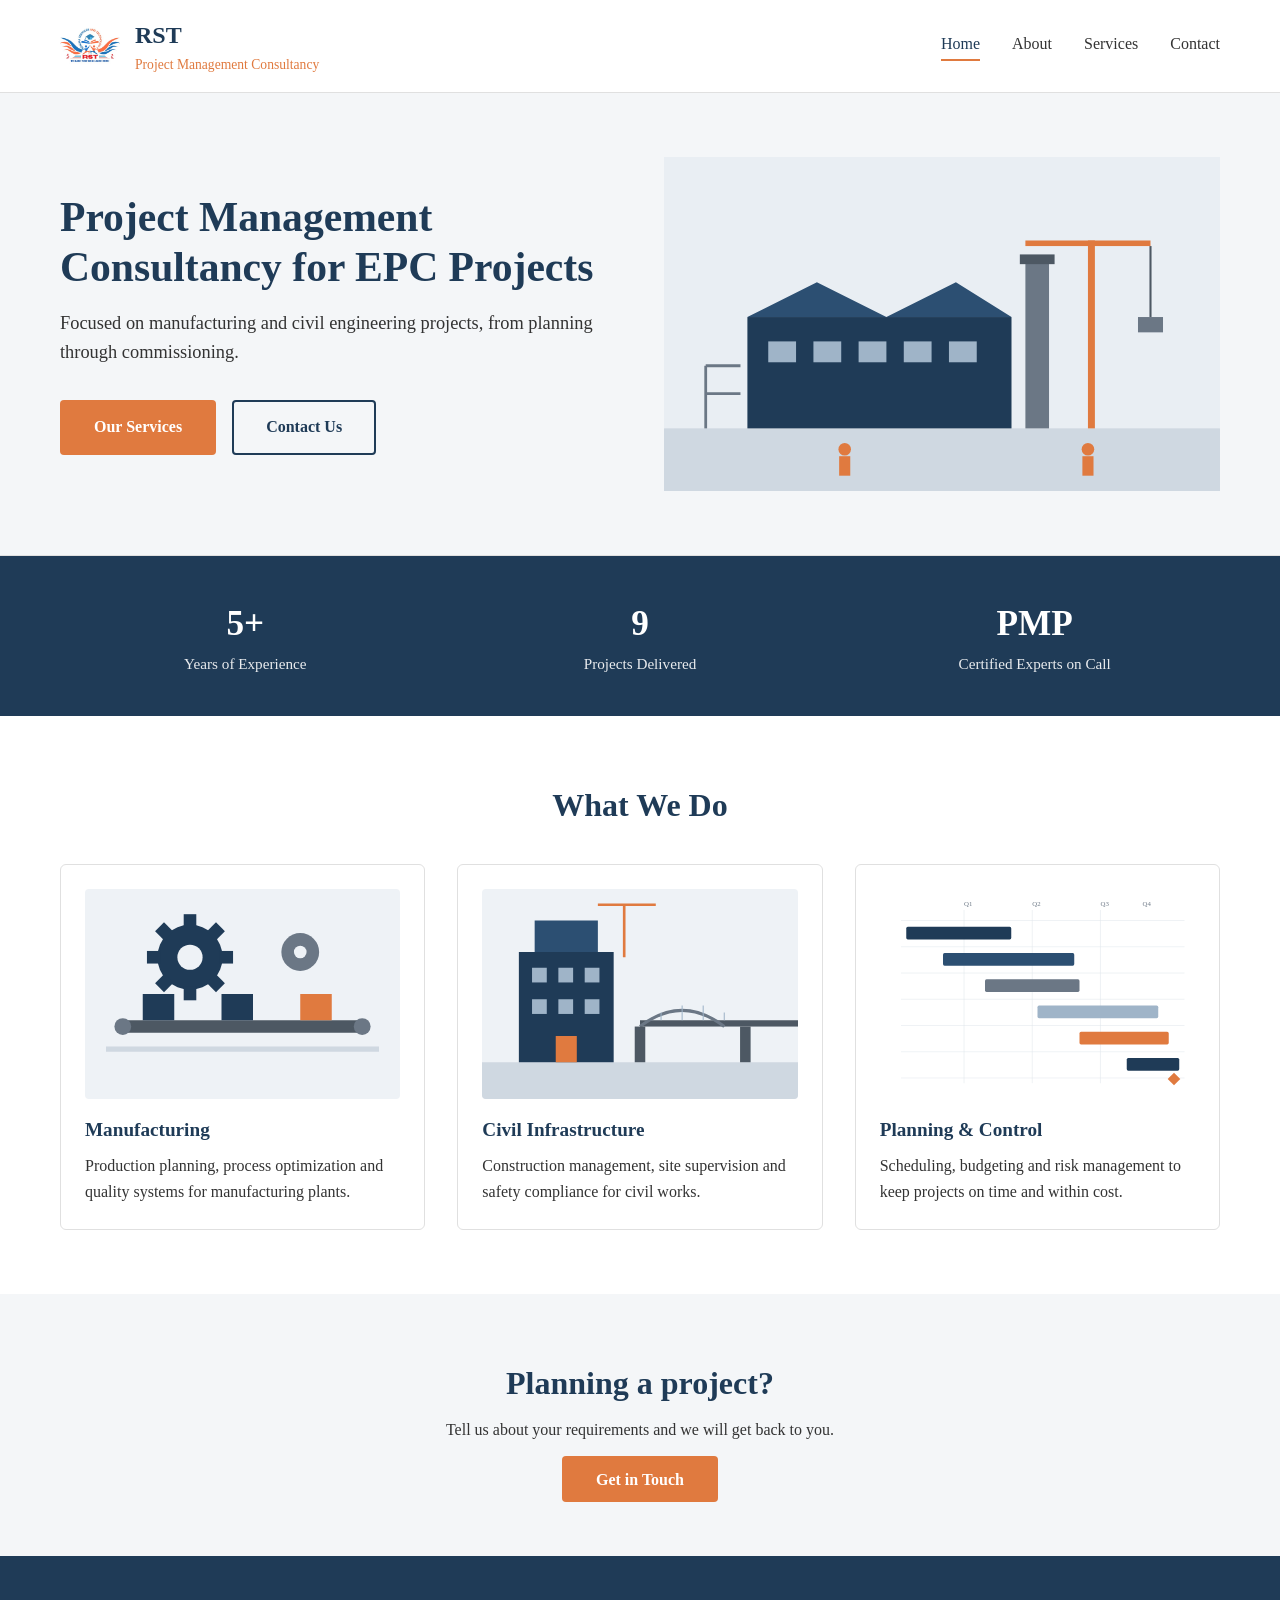
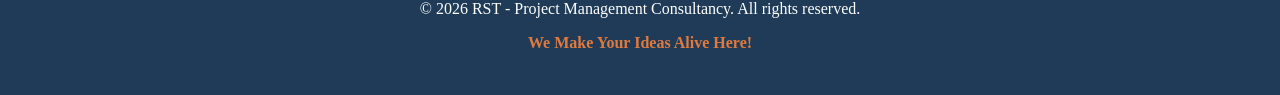
==== commit d30055a1: "Add team/mission, stats, process and deliverables, WhatsApp contact, favicon" ====
--- a/index.html
+++ b/index.html
@@ -5,6 +5,7 @@
     <meta name="viewport" content="width=device-width, initial-scale=1.0">
     <title>RST - Project Management Consultancy | EPC Solutions</title>
     <meta name="description" content="RST provides project management consultancy for EPC projects in manufacturing and civil engineering.">
+    <link rel="icon" type="image/png" href="images/rst-logo.png">
     <link rel="stylesheet" href="css/style.css">
     <link rel="stylesheet" href="https://cdnjs.cloudflare.com/ajax/libs/font-awesome/6.4.0/css/all.min.css">
 </head>
@@ -43,6 +44,23 @@
                 </div>
                 <div class="hero-image">
                     <img src="images/hero-epc.svg" alt="Industrial facility under construction">
+                </div>
+            </div>
+        </section>
+
+        <section class="stats">
+            <div class="container stats-grid">
+                <div class="stat">
+                    <span class="stat-number">5+</span>
+                    <span class="stat-label">Years of Experience</span>
+                </div>
+                <div class="stat">
+                    <span class="stat-number">9</span>
+                    <span class="stat-label">Projects Delivered</span>
+                </div>
+                <div class="stat">
+                    <span class="stat-number">PMP</span>
+                    <span class="stat-label">Certified Experts on Call</span>
                 </div>
             </div>
         </section>
--- a/css/style.css
+++ b/css/style.css
@@ -459,6 +459,12 @@
     .nav-wrapper {
         padding: 0.8rem 0;
     }
+}
+
+/* Contact page uses Times New Roman; all other pages use Georgia (body rule above) */
+body.page-contact,
+body.page-contact button {
+    font-family: 'Times New Roman', Times, serif;
 }
 
 /* ===== Multi-page layout ===== */
@@ -745,6 +751,97 @@
     .page-header h1 { font-size: 1.8rem; }
 }
 
+/* ===== Stats, team, process ===== */
+.section-heading.left { text-align: left; }
+
+.stats {
+    background-color: var(--primary);
+    color: var(--white);
+    padding: 2.5rem 0;
+}
+
+.stats-grid {
+    display: grid;
+    grid-template-columns: repeat(auto-fit, minmax(150px, 1fr));
+    gap: 1.5rem;
+    text-align: center;
+}
+
+.stat-number {
+    display: block;
+    font-size: 2.2rem;
+    font-weight: bold;
+    color: var(--white);
+}
+
+.stat-label {
+    display: block;
+    font-size: 0.95rem;
+    opacity: 0.9;
+}
+
+.section-intro {
+    text-align: center;
+    max-width: 700px;
+    margin: -1rem auto 2rem;
+    color: var(--text);
+}
+
+.team-card {
+    text-align: center;
+}
+
+.team-avatar {
+    width: 84px;
+    height: 84px;
+    margin: 0 auto 1rem;
+    border-radius: 50%;
+    background: var(--light);
+    color: var(--primary);
+    display: flex;
+    align-items: center;
+    justify-content: center;
+    font-size: 2rem;
+}
+
+.team-role {
+    color: var(--secondary);
+    font-weight: 600;
+    margin-bottom: 0.5rem;
+}
+
+.steps {
+    display: grid;
+    grid-template-columns: repeat(auto-fit, minmax(240px, 1fr));
+    gap: 2rem;
+}
+
+.step {
+    background: var(--white);
+    border: 1px solid var(--border);
+    border-top: 3px solid var(--secondary);
+    border-radius: 6px;
+    padding: 1.5rem;
+}
+
+.step-num {
+    display: inline-block;
+    width: 36px;
+    height: 36px;
+    line-height: 36px;
+    text-align: center;
+    border-radius: 50%;
+    background: var(--primary);
+    color: var(--white);
+    font-weight: bold;
+    margin-bottom: 0.75rem;
+}
+
+.step h3 {
+    color: var(--primary);
+    margin-bottom: 0.5rem;
+}
+
 /* Print Styles */
 @media print {
     .navbar,
